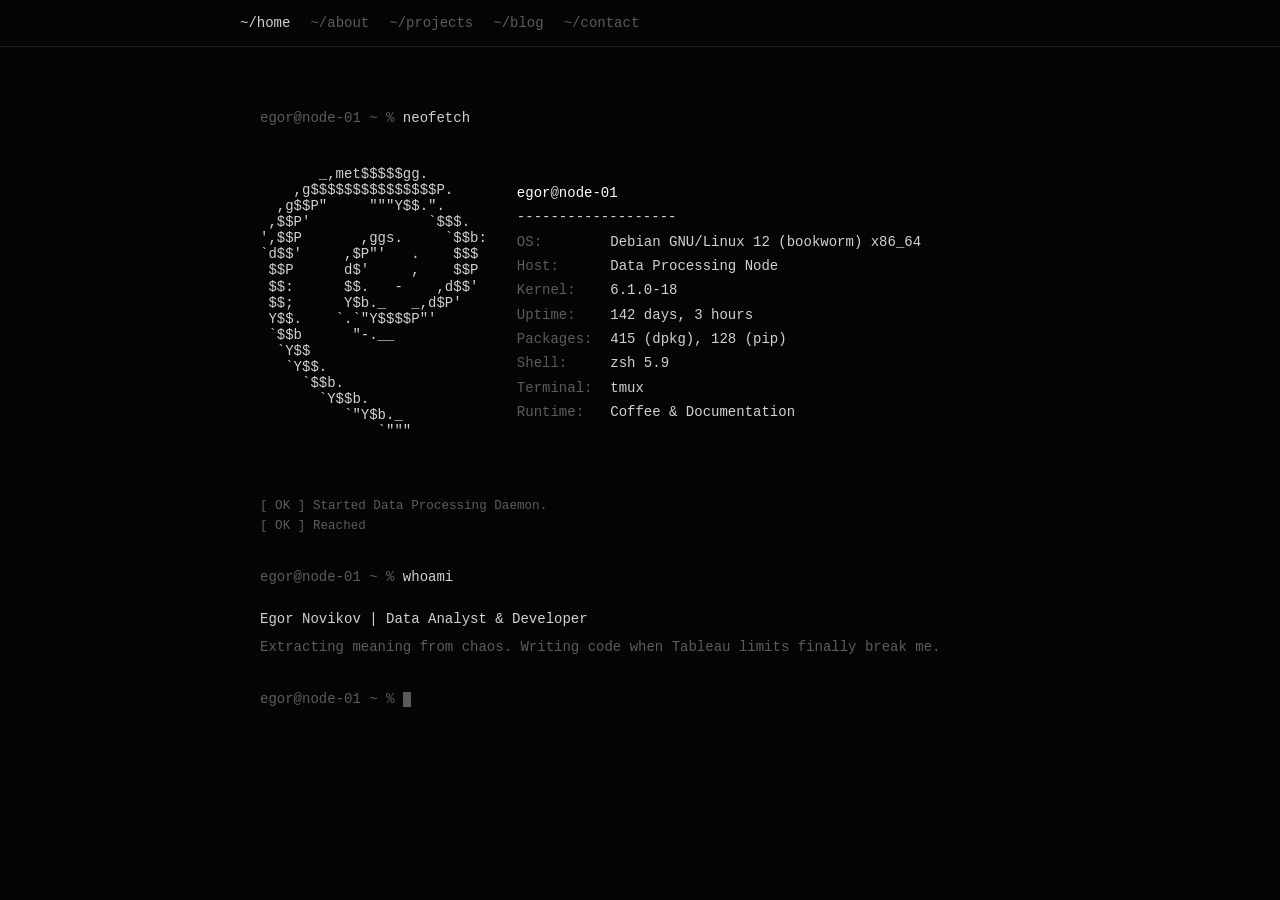
==== index.html @ 443dd17f "wow its alive" ====
<!DOCTYPE html>
<html lang="en">
<head>
    <meta charset="UTF-8">
    <meta name="viewport" content="width=device-width, initial-scale=1.0">
    <title>Portfolio - Home</title>
    <link rel="stylesheet" href="style.css">
</head>
<body>

<header class="site-header">
    <nav>
        <a href="index.html" class="active">~/home</a>
        <a href="about.html">~/about</a>
        <a href="projects.html">~/projects</a>
        <a href="blog.html">~/blog</a>
        <a href="contact.html">~/contact</a>
    </nav>
</header>

<main class="terminal-content">
    <section class="section">
        <h1 class="prompt"><span class="cmd">neofetch</span></h1>
        
        <div class="neofetch">
            <div class="ascii-art">
       _,met$$$$$gg.
    ,g$$$$$$$$$$$$$$$P.
  ,g$$P"     """Y$$.".
 ,$$P'              `$$$.
',$$P       ,ggs.     `$$b:
`d$$'     ,$P"'   .    $$$
 $$P      d$'     ,    $$P
 $$:      $$.   -    ,d$$'
 $$;      Y$b._   _,d$P'
 Y$$.    `.`"Y$$$$P"'
 `$$b      "-.__
  `Y$$
   `Y$$.
     `$$b.
       `Y$$b.
          `"Y$b._
              `"""
            </div>
            
            <div class="neofetch-info">
                <p><span class="highlight">egor</span>@<span class="highlight">node-01</span></p>
                <p>-------------------</p>
                <p><span class="label">OS:</span> Debian GNU/Linux 12 (bookworm) x86_64</p>
                <p><span class="label">Host:</span> Data Processing Node</p>
                <p><span class="label">Kernel:</span> 6.1.0-18</p>
                <p><span class="label">Uptime:</span> 142 days, 3 hours</p>
                <p><span class="label">Packages:</span> 415 (dpkg), 128 (pip)</p>
                <p><span class="label">Shell:</span> zsh 5.9</p>
                <p><span class="label">Terminal:</span> tmux</p>
                <p><span class="label">Runtime:</span> Coffee & Documentation</p>
            </div>
        </div>
        
        <p class="sys-msg" id="boot-text"></p>
        
        <h1 class="prompt mt"><span class="cmd">whoami</span></h1>
        <p>Egor Novikov | Data Analyst & Developer</p>
        <p class="subtitle">Extracting meaning from chaos. Writing code when Tableau limits finally break me.</p>
        
        <div class="cursor-line mt">
            <span class="prompt"></span><span class="cursor"></span>
        </div>
    </section>
</main>

<script>
    const text = "[ OK ] Started Data Processing Daemon.\n[ OK ] Reached target System Initialization.\n[ OK ] Listening on Worker Sockets.\n[ OK ] Reached target Multi-User System.\nStarting interactive shell...";
    let i = 0;
    const sysMsg = document.getElementById("boot-text");
    function type() {
        if(i < text.length) {
            sysMsg.innerHTML += text.charAt(i) === '\n' ? '<br>' : text.charAt(i);
            i++;
            setTimeout(type, 20);
        }
    }
    type();
</script>
</body>
</html>
---- style.css ----
:root {
    --bg-color: #050505;
    --text-color: #d1d1d1;
    --highlight: #ffffff;
    --dim: #5c5c5c;
    --border: #1f1f1f;
    --font-mono: ui-monospace, 'SF Mono', Consolas, 'Liberation Mono', Menlo, monospace;
}

* {
    box-sizing: border-box;
    margin: 0;
    padding: 0;
}

::selection {
    background: #cccccc;
    color: #000000;
}

::-moz-selection {
    background: #cccccc;
    color: #000000;
}

body, html {
    background-color: var(--bg-color);
    color: var(--text-color);
    font-family: var(--font-mono);
    font-size: 14px;
    line-height: 1.6;
    height: 100%;
}

/* Header */
.site-header {
    width: 100%;
    background-color: var(--bg-color);
    border-bottom: 1px solid var(--border);
    padding: 12px 20px;
    margin-bottom: 30px;
}

.site-header nav {
    display: flex;
    gap: 20px;
    max-width: 800px;
    margin: 0 auto;
}

.site-header a {
    color: var(--dim);
    text-decoration: none;
    font-weight: normal;
}

.site-header a:hover, .site-header a.active {
    color: var(--text-color);
}

/* Content Area */
.terminal-content {
    max-width: 800px;
    margin: 0 auto;
    padding: 20px 20px 40px 20px;
}

/* NeoFetch */
.neofetch {
    display: flex;
    gap: 30px;
    margin: 20px 0 40px 0;
    flex-wrap: wrap;
    align-items: center;
}

.ascii-art {
    white-space: pre;
    font-weight: normal;
    color: var(--text-color);
    line-height: 1.15;
    font-size: 14px;
}

.neofetch-info p { margin: 2px 0; }
.neofetch-info .label { display: inline-block; width: 85px; color: var(--dim); }
.neofetch-info .highlight { font-weight: normal; color: var(--highlight); }

/* Typography & Layout */
.dim { color: var(--dim); }

.sys-msg {
    color: var(--dim);
    margin: 10px 0;
    font-size: 0.9em;
}

.terminal-history {
    color: var(--dim);
    margin-bottom: 25px;
    font-size: 0.9em;
    line-height: 1.5;
    border-left: 2px solid var(--border);
    padding-left: 15px;
}

.section { padding-top: 10px; }
.mt { margin-top: 30px; }

.prompt::before {
    content: "egor@node-01 ~ % ";
    color: var(--dim);
}

.prompt.custom::before { content: ""; }

h1.prompt, h2.prompt {
    font-size: 14px;
    font-weight: normal;
    margin-bottom: 20px;
}

.cmd {
    color: var(--text-color);
    font-weight: normal;
}

a {
    color: var(--text-color);
    text-decoration: underline;
    text-decoration-color: var(--dim);
    text-underline-offset: 3px;
}
a:hover { 
    color: var(--highlight); 
    text-decoration-color: var(--highlight);
}
ul { list-style: none; }

.terminal-text { margin-left: 20px; }
.subtitle { color: var(--dim); margin-top: 5px; }

/* Blog Posts */
.post-list p { margin-bottom: 8px; }

/* Markdown Content */
.markdown-body {
    margin-left: 20px;
    color: var(--text-color);
    max-width: 700px;
}
.markdown-body h1 {
    color: var(--highlight);
    margin: 25px 0 15px;
    font-size: 1.3em;
    font-weight: normal;
}
.markdown-body h2 {
    color: var(--highlight);
    margin: 20px 0 10px;
    font-size: 1.1em;
    font-weight: normal;
}
.markdown-body p { margin-bottom: 15px; }
.markdown-body ul { margin-bottom: 15px; margin-left: 20px; list-style-type: square; }
.markdown-body li { margin-bottom: 5px; color: var(--dim); }
.markdown-body li strong { color: var(--text-color); font-weight: normal; }
.markdown-body pre {
    background: #0a0a0a;
    padding: 15px;
    border: 1px solid var(--border);
    overflow-x: auto;
    margin: 15px 0;
}
.markdown-body code {
    background: #0a0a0a;
    padding: 2px 5px;
    border: 1px solid var(--border);
    color: var(--text-color);
    font-family: inherit;
}

/* Cursor */
.cursor {
    display: inline-block;
    width: 8px;
    height: 15px;
    background-color: var(--dim);
    vertical-align: middle;
    animation: blink 1s step-end infinite;
}

@keyframes blink {
    0%, 100% { opacity: 1; }
    50% { opacity: 0; }
}
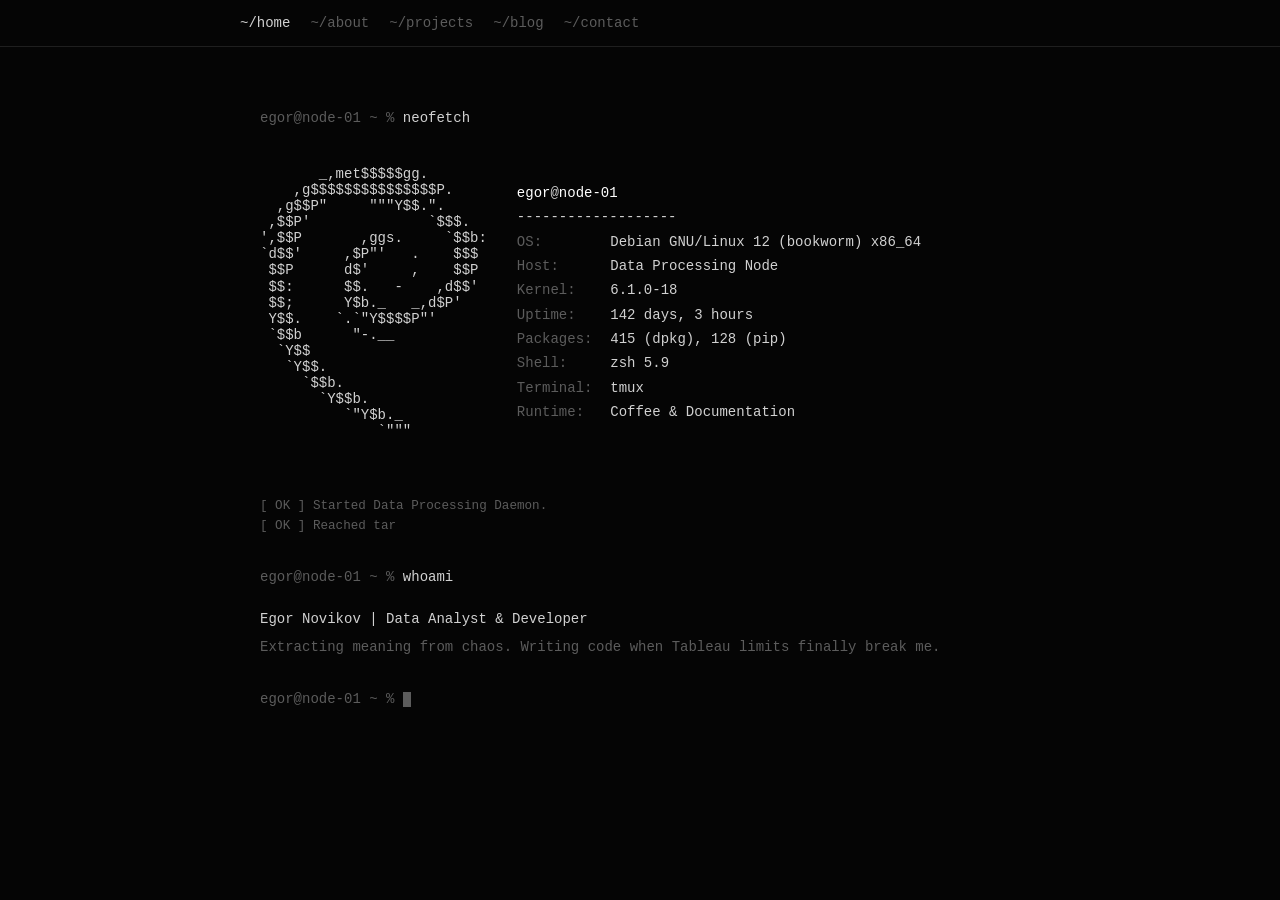
==== commit 091b959d: "links fix" ====
--- a/index.html
+++ b/index.html
@@ -10,11 +10,11 @@
 
 <header class="site-header">
     <nav>
-        <a href="index.html" class="active">~/home</a>
-        <a href="about.html">~/about</a>
-        <a href="projects.html">~/projects</a>
-        <a href="blog.html">~/blog</a>
-        <a href="contact.html">~/contact</a>
+        <a href="/" class="active">~/home</a>
+        <a href="/about">~/about</a>
+        <a href="/projects">~/projects</a>
+        <a href="/blog">~/blog</a>
+        <a href="/contact">~/contact</a>
     </nav>
 </header>
 
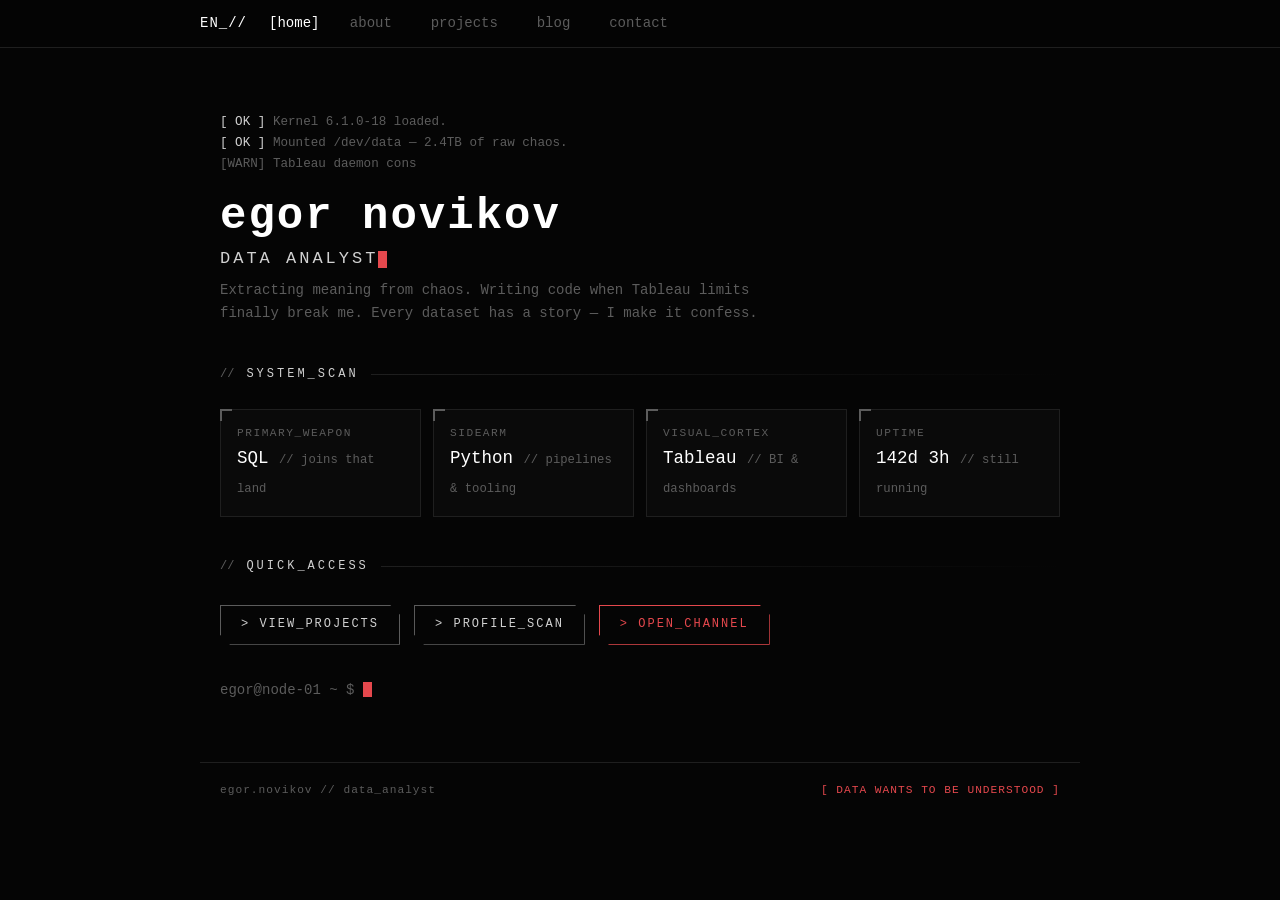
==== commit 0544a60e: "redesign: minimal terminal look, hover interactions, two new posts - monochrome palette with a singl" ====
--- a/index.html
+++ b/index.html
@@ -3,84 +3,76 @@
 <head>
     <meta charset="UTF-8">
     <meta name="viewport" content="width=device-width, initial-scale=1.0">
-    <title>Portfolio - Home</title>
+    <title>egor@node-01 ~ home</title>
+    <meta name="description" content="Egor Novikov — data analyst & developer. SQL, Python, Tableau.">
     <link rel="stylesheet" href="style.css">
 </head>
 <body>
 
 <header class="site-header">
     <nav>
-        <a href="/" class="active">~/home</a>
-        <a href="/about">~/about</a>
-        <a href="/projects">~/projects</a>
-        <a href="/blog">~/blog</a>
-        <a href="/contact">~/contact</a>
+        <a href="/" class="site-logo">EN_//</a>
+        <a href="/" class="active">home</a>
+        <a href="/about.html">about</a>
+        <a href="/projects.html">projects</a>
+        <a href="/blog.html">blog</a>
+        <a href="/contact.html">contact</a>
     </nav>
 </header>
 
 <main class="terminal-content">
     <section class="section">
-        <h1 class="prompt"><span class="cmd">neofetch</span></h1>
-        
-        <div class="neofetch">
-            <div class="ascii-art">
-       _,met$$$$$gg.
-    ,g$$$$$$$$$$$$$$$P.
-  ,g$$P"     """Y$$.".
- ,$$P'              `$$$.
-',$$P       ,ggs.     `$$b:
-`d$$'     ,$P"'   .    $$$
- $$P      d$'     ,    $$P
- $$:      $$.   -    ,d$$'
- $$;      Y$b._   _,d$P'
- Y$$.    `.`"Y$$$$P"'
- `$$b      "-.__
-  `Y$$
-   `Y$$.
-     `$$b.
-       `Y$$b.
-          `"Y$b._
-              `"""
+        <div class="sys-msg" data-boot='[
+            "[ OK ] Kernel 6.1.0-18 loaded.",
+            "[ OK ] Mounted /dev/data — 2.4TB of raw chaos.",
+            "[WARN] Tableau daemon consuming 97% RAM. As usual.",
+            "[ OK ] Pattern recognition module: ACTIVE.",
+            "[ OK ] Coffee subsystem: PRESSURIZED.",
+            "> access granted. welcome back, egor."
+        ]'></div>
+
+        <h1 class="hero-title"><span class="glitch" data-text="egor novikov">egor novikov</span></h1>
+        <p class="hero-role"><span id="typed-role" data-roles='["DATA ANALYST","SQL OPERATOR","DASHBOARD ENGINEER","PIPELINE AUTOMATOR","PATTERN HUNTER"]'>&#8203;<span class="typed-cursor"></span></span></p>
+        <p class="hero-tagline">Extracting meaning from chaos. Writing code when Tableau limits finally break me. Every dataset has a story — I make it confess.</p>
+
+        <h2 class="sec-label">system_scan</h2>
+        <div class="stat-grid">
+            <div class="stat-cell">
+                <div class="stat-key">primary_weapon</div>
+                <div class="stat-val">SQL <span class="u">// joins that land</span></div>
             </div>
-            
-            <div class="neofetch-info">
-                <p><span class="highlight">egor</span>@<span class="highlight">node-01</span></p>
-                <p>-------------------</p>
-                <p><span class="label">OS:</span> Debian GNU/Linux 12 (bookworm) x86_64</p>
-                <p><span class="label">Host:</span> Data Processing Node</p>
-                <p><span class="label">Kernel:</span> 6.1.0-18</p>
-                <p><span class="label">Uptime:</span> 142 days, 3 hours</p>
-                <p><span class="label">Packages:</span> 415 (dpkg), 128 (pip)</p>
-                <p><span class="label">Shell:</span> zsh 5.9</p>
-                <p><span class="label">Terminal:</span> tmux</p>
-                <p><span class="label">Runtime:</span> Coffee & Documentation</p>
+            <div class="stat-cell">
+                <div class="stat-key">sidearm</div>
+                <div class="stat-val">Python <span class="u">// pipelines &amp; tooling</span></div>
+            </div>
+            <div class="stat-cell">
+                <div class="stat-key">visual_cortex</div>
+                <div class="stat-val">Tableau <span class="u">// BI &amp; dashboards</span></div>
+            </div>
+            <div class="stat-cell">
+                <div class="stat-key">uptime</div>
+                <div class="stat-val">142d 3h <span class="u">// still running</span></div>
             </div>
         </div>
-        
-        <p class="sys-msg" id="boot-text"></p>
-        
-        <h1 class="prompt mt"><span class="cmd">whoami</span></h1>
-        <p>Egor Novikov | Data Analyst & Developer</p>
-        <p class="subtitle">Extracting meaning from chaos. Writing code when Tableau limits finally break me.</p>
-        
+
+        <h2 class="sec-label">quick_access</h2>
+        <div class="cta-row">
+            <a href="/projects.html" class="btn">&gt; view_projects</a>
+            <a href="/about.html" class="btn">&gt; profile_scan</a>
+            <a href="/contact.html" class="btn alt">&gt; open_channel</a>
+        </div>
+
         <div class="cursor-line mt">
             <span class="prompt"></span><span class="cursor"></span>
         </div>
     </section>
 </main>
 
-<script>
-    const text = "[ OK ] Started Data Processing Daemon.\n[ OK ] Reached target System Initialization.\n[ OK ] Listening on Worker Sockets.\n[ OK ] Reached target Multi-User System.\nStarting interactive shell...";
-    let i = 0;
-    const sysMsg = document.getElementById("boot-text");
-    function type() {
-        if(i < text.length) {
-            sysMsg.innerHTML += text.charAt(i) === '\n' ? '<br>' : text.charAt(i);
-            i++;
-            setTimeout(type, 20);
-        }
-    }
-    type();
-</script>
+<footer class="site-footer">
+    <span>egor.novikov // data_analyst</span>
+    <span class="f-tag">[ DATA WANTS TO BE UNDERSTOOD ]</span>
+</footer>
+
+<script src="js/main.js"></script>
 </body>
-</html>+</html>
--- a/style.css
+++ b/style.css
@@ -1,9 +1,11 @@
 :root {
-    --bg-color: #050505;
-    --text-color: #d1d1d1;
-    --highlight: #ffffff;
+    --bg: #050505;
+    --panel: #0a0a0a;
+    --text: #d1d1d1;
+    --bright: #ffffff;
     --dim: #5c5c5c;
     --border: #1f1f1f;
+    --red: #e5484d;
     --font-mono: ui-monospace, 'SF Mono', Consolas, 'Liberation Mono', Menlo, monospace;
 }
 
@@ -18,100 +20,180 @@
     color: #000000;
 }
 
-::-moz-selection {
-    background: #cccccc;
-    color: #000000;
-}
-
-body, html {
-    background-color: var(--bg-color);
-    color: var(--text-color);
+html {
+    background-color: var(--bg);
+    scrollbar-color: var(--border) var(--bg);
+}
+
+body {
+    background-color: var(--bg);
+    color: var(--text);
     font-family: var(--font-mono);
     font-size: 14px;
-    line-height: 1.6;
-    height: 100%;
-}
-
-/* Header */
+    line-height: 1.65;
+    min-height: 100vh;
+}
+
+/* ---------- Header ---------- */
 .site-header {
+    position: sticky;
+    top: 0;
+    z-index: 100;
     width: 100%;
-    background-color: var(--bg-color);
+    background: rgba(5, 5, 5, 0.88);
+    backdrop-filter: blur(6px);
+    -webkit-backdrop-filter: blur(6px);
     border-bottom: 1px solid var(--border);
     padding: 12px 20px;
-    margin-bottom: 30px;
+    margin-bottom: 34px;
 }
 
 .site-header nav {
     display: flex;
-    gap: 20px;
-    max-width: 800px;
+    align-items: center;
+    gap: 22px;
+    max-width: 880px;
     margin: 0 auto;
+    flex-wrap: wrap;
+}
+
+.site-logo {
+    color: var(--bright) !important;
+    text-decoration: none !important;
+    font-weight: bold;
+    letter-spacing: 1px;
 }
 
 .site-header a {
     color: var(--dim);
     text-decoration: none;
     font-weight: normal;
-}
+    transition: color 0.15s ease;
+}
+
+.site-header a::before { content: "["; opacity: 0; transition: opacity 0.15s; color: var(--bright); }
+.site-header a::after  { content: "]"; opacity: 0; transition: opacity 0.15s; color: var(--bright); }
+.site-header a.site-logo::before, .site-header a.site-logo::after { content: none; }
 
 .site-header a:hover, .site-header a.active {
-    color: var(--text-color);
-}
-
-/* Content Area */
+    color: var(--bright);
+}
+.site-header a:hover::before, .site-header a:hover::after,
+.site-header a.active::before, .site-header a.active::after { opacity: 1; }
+
+/* ---------- Layout ---------- */
 .terminal-content {
-    max-width: 800px;
+    max-width: 880px;
     margin: 0 auto;
-    padding: 20px 20px 40px 20px;
-}
-
-/* NeoFetch */
-.neofetch {
-    display: flex;
-    gap: 30px;
-    margin: 20px 0 40px 0;
-    flex-wrap: wrap;
-    align-items: center;
-}
-
-.ascii-art {
-    white-space: pre;
-    font-weight: normal;
-    color: var(--text-color);
-    line-height: 1.15;
-    font-size: 14px;
-}
-
-.neofetch-info p { margin: 2px 0; }
-.neofetch-info .label { display: inline-block; width: 85px; color: var(--dim); }
-.neofetch-info .highlight { font-weight: normal; color: var(--highlight); }
-
-/* Typography & Layout */
+    padding: 10px 20px 60px 20px;
+}
+
+.section { padding-top: 10px; }
+.mt { margin-top: 34px; }
+
+/* ---------- Glitch title (hover-triggered) ---------- */
+.glitch {
+    position: relative;
+    display: inline-block;
+    color: var(--bright);
+    letter-spacing: 2px;
+}
+
+.glitch::before,
+.glitch::after {
+    content: attr(data-text);
+    position: absolute;
+    top: 0;
+    left: 0;
+    width: 100%;
+    overflow: hidden;
+    opacity: 0;
+    pointer-events: none;
+}
+
+.glitch:hover::before {
+    color: var(--red);
+    z-index: -1;
+    animation: glitch-a 0.5s steps(1) both;
+}
+
+.glitch:hover::after {
+    color: var(--dim);
+    z-index: -2;
+    animation: glitch-b 0.5s steps(1) both;
+}
+
+@keyframes glitch-a {
+    0%  { transform: translate(-3px, 1px); clip-path: inset(10% 0 55% 0); opacity: 1; }
+    30% { transform: translate(3px, -1px); clip-path: inset(60% 0 8% 0); opacity: 1; }
+    60% { transform: translate(-2px, 0); clip-path: inset(30% 0 45% 0); opacity: 1; }
+    100% { transform: none; opacity: 0; }
+}
+
+@keyframes glitch-b {
+    0%  { transform: translate(3px, -1px); clip-path: inset(45% 0 20% 0); opacity: 1; }
+    35% { transform: translate(-3px, 1px); clip-path: inset(5% 0 70% 0); opacity: 1; }
+    70% { transform: translate(2px, 1px); clip-path: inset(70% 0 5% 0); opacity: 1; }
+    100% { transform: none; opacity: 0; }
+}
+
+.hero-title {
+    font-size: clamp(26px, 6vw, 44px);
+    font-weight: bold;
+    margin: 18px 0 4px 0;
+    line-height: 1.1;
+}
+
+.hero-role {
+    color: var(--text);
+    font-size: clamp(14px, 2.5vw, 17px);
+    letter-spacing: 3px;
+    text-transform: uppercase;
+    margin-bottom: 6px;
+    min-height: 1.6em;
+}
+.hero-role .typed-cursor {
+    display: inline-block;
+    width: 9px;
+    height: 1em;
+    background: var(--red);
+    vertical-align: text-bottom;
+    animation: blink 1s step-end infinite;
+}
+
+.hero-tagline {
+    color: var(--dim);
+    max-width: 560px;
+}
+
+/* ---------- Terminal blocks ---------- */
+.terminal-history {
+    color: var(--dim);
+    margin-bottom: 25px;
+    font-size: 0.9em;
+    line-height: 1.55;
+    border-left: 2px solid var(--border);
+    padding-left: 15px;
+}
+.terminal-history .ok { color: var(--text); }
+
 .dim { color: var(--dim); }
+.hl { color: var(--bright); }
+.red { color: var(--red); }
 
 .sys-msg {
     color: var(--dim);
     margin: 10px 0;
     font-size: 0.9em;
-}
-
-.terminal-history {
-    color: var(--dim);
-    margin-bottom: 25px;
-    font-size: 0.9em;
-    line-height: 1.5;
-    border-left: 2px solid var(--border);
-    padding-left: 15px;
-}
-
-.section { padding-top: 10px; }
-.mt { margin-top: 30px; }
+    white-space: pre-wrap;
+}
+.sys-msg .ok { color: var(--text); }
+.sys-msg .warn { color: var(--dim); }
 
 .prompt::before {
-    content: "egor@node-01 ~ % ";
-    color: var(--dim);
-}
-
+    content: "egor@node-01 ~ $ ";
+    color: var(--dim);
+}
 .prompt.custom::before { content: ""; }
 
 h1.prompt, h2.prompt {
@@ -120,72 +202,332 @@
     margin-bottom: 20px;
 }
 
-.cmd {
-    color: var(--text-color);
-    font-weight: normal;
-}
+.cmd { color: var(--bright); }
 
 a {
-    color: var(--text-color);
+    color: var(--text);
     text-decoration: underline;
     text-decoration-color: var(--dim);
     text-underline-offset: 3px;
-}
-a:hover { 
-    color: var(--highlight); 
-    text-decoration-color: var(--highlight);
-}
+    transition: color 0.15s;
+}
+a:hover {
+    color: var(--bright);
+    text-decoration-color: var(--bright);
+}
+
 ul { list-style: none; }
 
 .terminal-text { margin-left: 20px; }
 .subtitle { color: var(--dim); margin-top: 5px; }
 
-/* Blog Posts */
+/* ---------- Section headers ---------- */
+.sec-label {
+    display: flex;
+    align-items: center;
+    gap: 12px;
+    margin: 40px 0 18px 0;
+    color: var(--text);
+    letter-spacing: 3px;
+    text-transform: uppercase;
+    font-size: 12px;
+    font-weight: normal;
+}
+.sec-label::before { content: "//"; color: var(--dim); letter-spacing: 0; }
+.sec-label::after {
+    content: "";
+    flex: 1;
+    height: 1px;
+    background: linear-gradient(90deg, var(--border), transparent);
+}
+
+/* ---------- Stat grid (home) ---------- */
+.stat-grid {
+    display: grid;
+    grid-template-columns: repeat(auto-fit, minmax(180px, 1fr));
+    gap: 12px;
+    margin: 24px 0;
+}
+
+.stat-cell {
+    border: 1px solid var(--border);
+    background: var(--panel);
+    padding: 14px 16px;
+    position: relative;
+    transition: border-color 0.2s;
+}
+.stat-cell:hover { border-color: var(--dim); }
+.stat-cell::before {
+    content: "";
+    position: absolute;
+    top: -1px;
+    left: -1px;
+    width: 10px;
+    height: 10px;
+    border-top: 2px solid var(--dim);
+    border-left: 2px solid var(--dim);
+    transition: border-color 0.2s;
+}
+.stat-cell:hover::before { border-color: var(--bright); }
+.stat-key {
+    color: var(--dim);
+    font-size: 0.8em;
+    letter-spacing: 1.5px;
+    text-transform: uppercase;
+}
+.stat-val {
+    color: var(--bright);
+    font-size: 1.25em;
+    margin-top: 2px;
+}
+.stat-val .u { color: var(--dim); font-size: 0.7em; }
+
+/* ---------- CTA buttons ---------- */
+.cta-row {
+    display: flex;
+    gap: 14px;
+    margin-top: 28px;
+    flex-wrap: wrap;
+}
+.btn {
+    display: inline-block;
+    padding: 9px 20px;
+    border: 1px solid var(--dim);
+    color: var(--text);
+    text-decoration: none;
+    letter-spacing: 2px;
+    text-transform: uppercase;
+    font-size: 12px;
+    background: transparent;
+    transition: all 0.15s ease;
+    clip-path: polygon(0 0, calc(100% - 10px) 0, 100% 10px, 100% 100%, 10px 100%, 0 calc(100% - 10px));
+}
+.btn:hover {
+    background: var(--bright);
+    border-color: var(--bright);
+    color: #000;
+}
+.btn.alt { border-color: var(--red); color: var(--red); }
+.btn.alt:hover {
+    background: var(--red);
+    color: #000;
+}
+
+/* ---------- Dossier / about ---------- */
+.dossier {
+    border: 1px solid var(--border);
+    background: var(--panel);
+    padding: 22px 24px;
+    margin: 20px 0;
+    position: relative;
+}
+.dossier::before {
+    content: "PROFILE";
+    position: absolute;
+    top: -9px;
+    left: 14px;
+    background: var(--bg);
+    padding: 0 8px;
+    color: var(--dim);
+    font-size: 10px;
+    letter-spacing: 3px;
+}
+.dossier-row {
+    display: flex;
+    gap: 10px;
+    padding: 3px 0;
+    flex-wrap: wrap;
+}
+.dossier-row .k {
+    color: var(--dim);
+    min-width: 130px;
+    text-transform: uppercase;
+    font-size: 0.85em;
+    letter-spacing: 1px;
+    padding-top: 2px;
+}
+.dossier-row .v { color: var(--text); flex: 1; }
+
+/* ---------- Skill bars ---------- */
+.skills { margin: 10px 0; }
+.skill-row {
+    display: grid;
+    grid-template-columns: 140px 1fr 46px;
+    gap: 14px;
+    align-items: center;
+    padding: 5px 0;
+}
+.skill-name { color: var(--text); }
+.skill-track {
+    height: 10px;
+    background: var(--panel);
+    border: 1px solid var(--border);
+    position: relative;
+    overflow: hidden;
+}
+.skill-fill {
+    height: 100%;
+    width: 0;
+    background: repeating-linear-gradient(
+        90deg,
+        var(--text) 0px, var(--text) 6px,
+        transparent 6px, transparent 9px
+    );
+    transition: width 1.1s cubic-bezier(0.22, 1, 0.36, 1);
+}
+.skill-pct { color: var(--text); text-align: right; font-size: 0.85em; }
+
+/* ---------- Project cards ---------- */
+.project-grid {
+    display: grid;
+    grid-template-columns: repeat(auto-fill, minmax(340px, 1fr));
+    gap: 16px;
+    margin-top: 20px;
+}
+
+.project-card {
+    border: 1px solid var(--border);
+    background: var(--panel);
+    padding: 18px 20px;
+    position: relative;
+    display: flex;
+    flex-direction: column;
+    gap: 10px;
+    transition: border-color 0.2s, transform 0.2s;
+}
+.project-card:hover {
+    border-color: var(--dim);
+    transform: translateY(-2px);
+}
+.project-card::before,
+.project-card::after {
+    content: "";
+    position: absolute;
+    width: 12px;
+    height: 12px;
+    transition: border-color 0.2s;
+}
+.project-card::before {
+    top: -1px; right: -1px;
+    border-top: 2px solid var(--border);
+    border-right: 2px solid var(--border);
+}
+.project-card::after {
+    bottom: -1px; left: -1px;
+    border-bottom: 2px solid var(--border);
+    border-left: 2px solid var(--border);
+}
+.project-card:hover::before,
+.project-card:hover::after {
+    border-color: var(--bright);
+}
+
+.project-id {
+    color: var(--dim);
+    font-size: 0.75em;
+    letter-spacing: 2px;
+}
+.project-name {
+    font-size: 1.15em;
+    color: var(--bright);
+}
+.project-name a { color: inherit; text-decoration: none; }
+.project-name a:hover { color: var(--bright); text-decoration: underline; text-underline-offset: 4px; }
+.project-desc { color: var(--dim); flex: 1; font-size: 0.95em; }
+
+.tag-row { display: flex; gap: 8px; flex-wrap: wrap; }
+.tag {
+    font-size: 0.72em;
+    letter-spacing: 1px;
+    color: var(--dim);
+    border: 1px solid var(--border);
+    padding: 1px 8px;
+    text-transform: lowercase;
+    transition: color 0.15s, border-color 0.15s;
+}
+.project-card:hover .tag { color: var(--text); border-color: var(--dim); }
+
+/* ---------- Contact ---------- */
+.channel-list { margin-top: 24px; display: flex; flex-direction: column; gap: 12px; }
+.channel {
+    display: flex;
+    align-items: center;
+    gap: 16px;
+    border: 1px solid var(--border);
+    background: var(--panel);
+    padding: 16px 20px;
+    text-decoration: none;
+    transition: border-color 0.2s;
+}
+.channel:hover { border-color: var(--bright); }
+.channel .ch-proto {
+    color: var(--dim);
+    font-size: 0.75em;
+    letter-spacing: 2px;
+    min-width: 90px;
+    text-transform: uppercase;
+}
+.channel .ch-addr { color: var(--bright); text-decoration: none; }
+.channel:hover .ch-addr { text-decoration: underline; text-underline-offset: 4px; }
+.channel .ch-status { margin-left: auto; color: var(--dim); font-size: 0.8em; letter-spacing: 1px; }
+.channel:hover .ch-status { color: var(--text); }
+
+/* ---------- Blog ---------- */
 .post-list p { margin-bottom: 8px; }
 
-/* Markdown Content */
 .markdown-body {
     margin-left: 20px;
-    color: var(--text-color);
+    color: var(--text);
     max-width: 700px;
 }
 .markdown-body h1 {
-    color: var(--highlight);
+    color: var(--bright);
     margin: 25px 0 15px;
     font-size: 1.3em;
     font-weight: normal;
+    border-left: 3px solid var(--red);
+    padding-left: 12px;
 }
 .markdown-body h2 {
-    color: var(--highlight);
+    color: var(--bright);
     margin: 20px 0 10px;
     font-size: 1.1em;
     font-weight: normal;
 }
 .markdown-body p { margin-bottom: 15px; }
-.markdown-body ul { margin-bottom: 15px; margin-left: 20px; list-style-type: square; }
-.markdown-body li { margin-bottom: 5px; color: var(--dim); }
-.markdown-body li strong { color: var(--text-color); font-weight: normal; }
+.markdown-body ul, .markdown-body ol { margin-bottom: 15px; margin-left: 20px; }
+.markdown-body ul { list-style-type: square; }
+.markdown-body li { margin-bottom: 5px; color: var(--text); }
+.markdown-body li strong { color: var(--bright); font-weight: normal; }
+.markdown-body blockquote {
+    border-left: 2px solid var(--dim);
+    padding-left: 14px;
+    margin: 15px 0;
+    color: var(--dim);
+}
 .markdown-body pre {
-    background: #0a0a0a;
+    background: var(--panel);
     padding: 15px;
     border: 1px solid var(--border);
     overflow-x: auto;
     margin: 15px 0;
 }
 .markdown-body code {
-    background: #0a0a0a;
+    background: var(--panel);
     padding: 2px 5px;
     border: 1px solid var(--border);
-    color: var(--text-color);
+    color: var(--text);
     font-family: inherit;
 }
-
-/* Cursor */
+.markdown-body pre code { border: none; padding: 0; }
+.markdown-body em { color: var(--dim); font-style: italic; }
+
+/* ---------- Cursor ---------- */
 .cursor {
     display: inline-block;
-    width: 8px;
+    width: 9px;
     height: 15px;
-    background-color: var(--dim);
+    background-color: var(--red);
     vertical-align: middle;
     animation: blink 1s step-end infinite;
 }
@@ -193,4 +535,37 @@
 @keyframes blink {
     0%, 100% { opacity: 1; }
     50% { opacity: 0; }
-}+}
+
+/* ---------- Footer ---------- */
+.site-footer {
+    max-width: 880px;
+    margin: 0 auto;
+    padding: 18px 20px 30px;
+    color: var(--dim);
+    font-size: 0.8em;
+    border-top: 1px solid var(--border);
+    display: flex;
+    justify-content: space-between;
+    gap: 12px;
+    flex-wrap: wrap;
+    letter-spacing: 1px;
+}
+.site-footer .f-tag { color: var(--red); }
+
+/* ---------- Reduced motion ---------- */
+@media (prefers-reduced-motion: reduce) {
+    *, *::before, *::after {
+        animation-duration: 0.01ms !important;
+        animation-iteration-count: 1 !important;
+        transition-duration: 0.01ms !important;
+    }
+}
+
+/* ---------- Mobile ---------- */
+@media (max-width: 560px) {
+    .site-header nav { gap: 12px; font-size: 12.5px; }
+    .skill-row { grid-template-columns: 100px 1fr 40px; gap: 8px; }
+    .dossier-row .k { min-width: 100px; }
+    .project-grid { grid-template-columns: 1fr; }
+}
